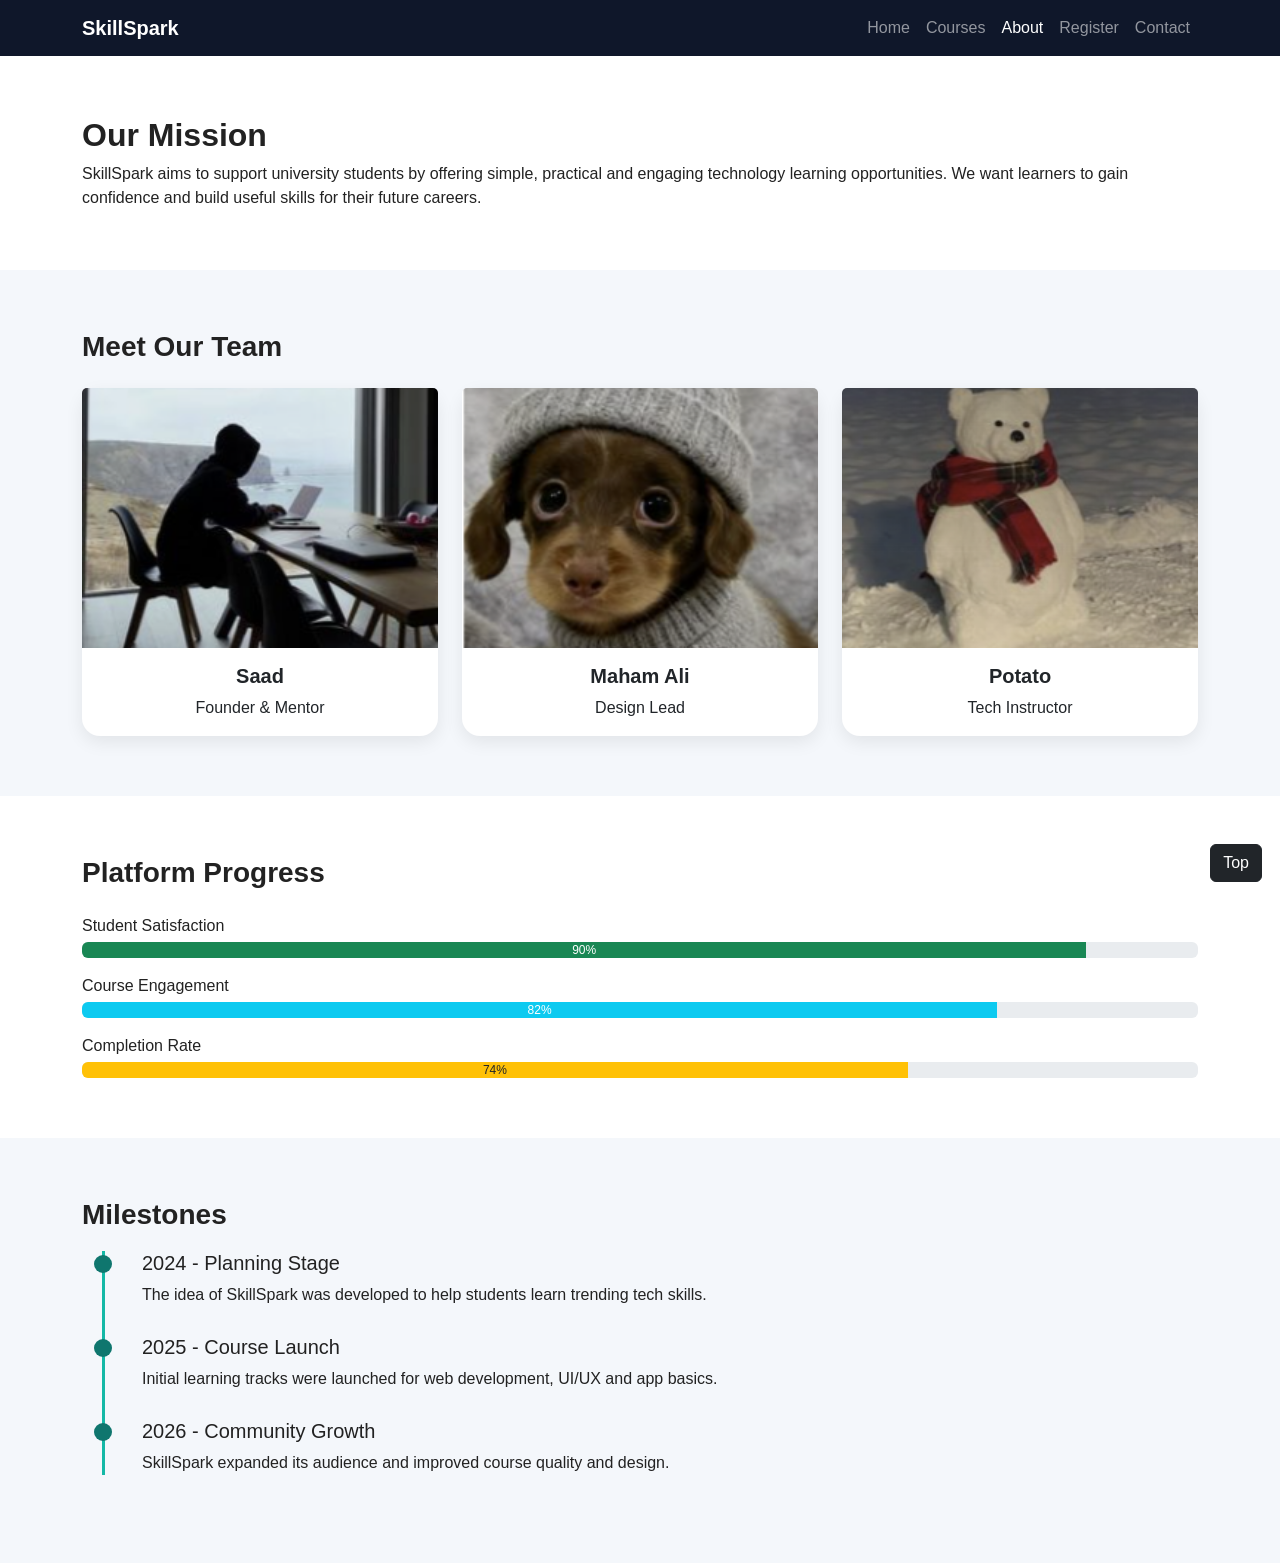
==== about.html @ 327be9ab "Initial commit" ====
<!DOCTYPE html>
<html lang="en">
<head>
  <meta charset="UTF-8">
  <meta name="viewport" content="width=device-width, initial-scale=1.0">
  <title>SkillSpark | About</title>
  <link rel="stylesheet" href="https://cdn.jsdelivr.net/npm/bootstrap@5.3.2/dist/css/bootstrap.min.css">
  <link rel="stylesheet" href="css/style.css">
</head>
<body>
<nav class="navbar navbar-expand-lg navbar-dark" style="background:#0f172a;">
  <div class="container">
    <a class="navbar-brand fw-bold" href="index.html">SkillSpark</a>
    <button class="navbar-toggler" type="button" data-bs-toggle="collapse" data-bs-target="#menuBar">
      <span class="navbar-toggler-icon"></span>
    </button>
    <div class="collapse navbar-collapse" id="menuBar">
      <ul class="navbar-nav ms-auto">
        <li class="nav-item"><a class="nav-link" href="index.html">Home</a></li>
        <li class="nav-item"><a class="nav-link" href="courses.html">Courses</a></li>
        <li class="nav-item"><a class="nav-link active" href="about.html">About</a></li>
        <li class="nav-item"><a class="nav-link" href="register.html">Register</a></li>
        <li class="nav-item"><a class="nav-link" href="contact.html">Contact</a></li>
      </ul>
    </div>
  </div>
</nav>
<section class="section-space bg-white">
  <div class="container">
    <h2 class="fw-bold">Our Mission</h2>
    <p class="mb-0">
      SkillSpark aims to support university students by offering simple, practical and engaging technology learning opportunities.
      We want learners to gain confidence and build useful skills for their future careers.
    </p>
  </div>
</section>
<section class="section-space">
  <div class="container">
    <h3 class="fw-bold mb-4">Meet Our Team</h3>
    <div class="row g-4">
      <div class="col-sm-12 col-md-6 col-lg-4">
        <div class="card custom-card h-100">
          <img src="assets/images/team1.png" class="card-img-top team-img" alt="Team Member">
          <div class="card-body text-center">
            <h5 class="fw-bold">Saad</h5>
            <p class="mb-0">Founder & Mentor</p>
          </div>
        </div>
      </div>
      <div class="col-sm-12 col-md-6 col-lg-4">
        <div class="card custom-card h-100">
          <img src="assets/images/team2.png" class="card-img-top team-img" alt="Team Member">
          <div class="card-body text-center">
            <h5 class="fw-bold">Maham Ali</h5>
            <p class="mb-0">Design Lead</p>
          </div>
        </div>
      </div>
      <div class="col-sm-12 col-md-6 col-lg-4">
        <div class="card custom-card h-100">
          <img src="assets/images/team3.png" class="card-img-top team-img" alt="Team Member">
          <div class="card-body text-center">
            <h5 class="fw-bold">Potato</h5>
            <p class="mb-0">Tech Instructor</p>
          </div>
        </div>
      </div>
    </div>
  </div>
</section>
<section class="section-space bg-white">
  <div class="container">
    <h3 class="fw-bold mb-4">Platform Progress</h3>
    <p class="mb-1">Student Satisfaction</p>
    <div class="progress mb-3">
      <div class="progress-bar bg-success" style="width: 90%;">90%</div>
    </div>
    <p class="mb-1">Course Engagement</p>
    <div class="progress mb-3">
      <div class="progress-bar bg-info" style="width: 82%;">82%</div>
    </div>
    <p class="mb-1">Completion Rate</p>
    <div class="progress">
      <div class="progress-bar bg-warning text-dark" style="width: 74%;">74%</div>
    </div>
  </div>
</section>
<section class="section-space">
  <div class="container">
    <h3 class="fw-bold">Milestones</h3>
    <div class="timeline-wrap">
      <div class="timeline-block">
        <h5>2024 - Planning Stage</h5>
        <p class="mb-0">The idea of SkillSpark was developed to help students learn trending tech skills.</p>
      </div>
      <div class="timeline-block">
        <h5>2025 - Course Launch</h5>
        <p class="mb-0">Initial learning tracks were launched for web development, UI/UX and app basics.</p>
      </div>

      <div class="timeline-block">
        <h5>2026 - Community Growth</h5>
        <p class="mb-0">SkillSpark expanded its audience and improved course quality and design.</p>
      </div>
    </div>
  </div>
</section>
<button onclick="window.scrollTo(0,0)" class="btn btn-dark back-top">Top</button>
<script src="https://cdn.jsdelivr.net/npm/bootstrap@5.3.2/dist/js/bootstrap.bundle.min.js"></script>
</body>
</html>
---- css/style.css ----
body{
  font-family: Verdana, Geneva, Tahoma, sans-serif;
  background-color: #f4f7fb;
  color: #222;
}
html{
  scroll-behavior: smooth;
}
:root{
  --main:#0f766e;
  --second:#14b8a6;
  --dark:#0f172a;
  --light:#ecfeff;
}
.top-banner{
  background: linear-gradient(120deg, var(--main), var(--second));
  color: white;
  padding: 100px 20px 80px;
}
.section-space{
  padding: 60px 0;
}
.custom-card{
  border: none;
  border-radius: 18px;
  transition: 0.35s ease;
  box-shadow: 0 6px 18px rgba(0,0,0,0.08);
}
.custom-card:hover{
  transform: translateY(-8px);
  box-shadow: 0 14px 25px rgba(0,0,0,0.14);
}
.icon-box{
  width: 60px;
  height: 60px;
  border-radius: 50%;
  background: var(--light);
  color: var(--main);
  display: flex;
  align-items: center;
  justify-content: center;
  font-size: 22px;
  margin: 0 auto 15px;
  font-weight: bold;
}
.rounded-box{
  background: white;
  border-radius: 18px;
  padding: 25px;
  box-shadow: 0 6px 18px rgba(0,0,0,0.06);
}
.stats-box{
  background: #ffffff;
  border-left: 5px solid var(--main);
  padding: 18px;
  border-radius: 12px;
  margin-bottom: 15px;
}
.timeline-wrap{
  position: relative;
  margin-top: 20px;
}
.timeline-wrap::before{
  content: "";
  position: absolute;
  left: 20px;
  top: 0;
  width: 3px;
  height: 100%;
  background: var(--second);
}
.timeline-block{
  position: relative;
  padding-left: 60px;
  margin-bottom: 28px;
}
.timeline-block::before{
  content: "";
  position: absolute;
  left: 12px;
  top: 4px;
  width: 18px;
  height: 18px;
  background: var(--main);
  border-radius: 50%;
}
.site-footer{
  background: var(--dark);
  color: #d1d5db;
  padding: 30px 0;
}
.site-footer a{
  color: #d1d5db;
  text-decoration: none;
  margin: 0 10px;
}
.site-footer a:hover{
  color: white;
}
.team-img{
  height: 260px;
  object-fit: cover;
}
.course-badge{
  font-size: 14px;
}
.form-area{
  background: white;
  border-radius: 18px;
  padding: 25px;
  box-shadow: 0 5px 16px rgba(0,0,0,0.08);
}
.back-top{
  position: fixed;
  right: 18px;
  bottom: 18px;
  z-index: 999;
}
.small-note{
  font-size: 14px;
  color: #6b7280;
}
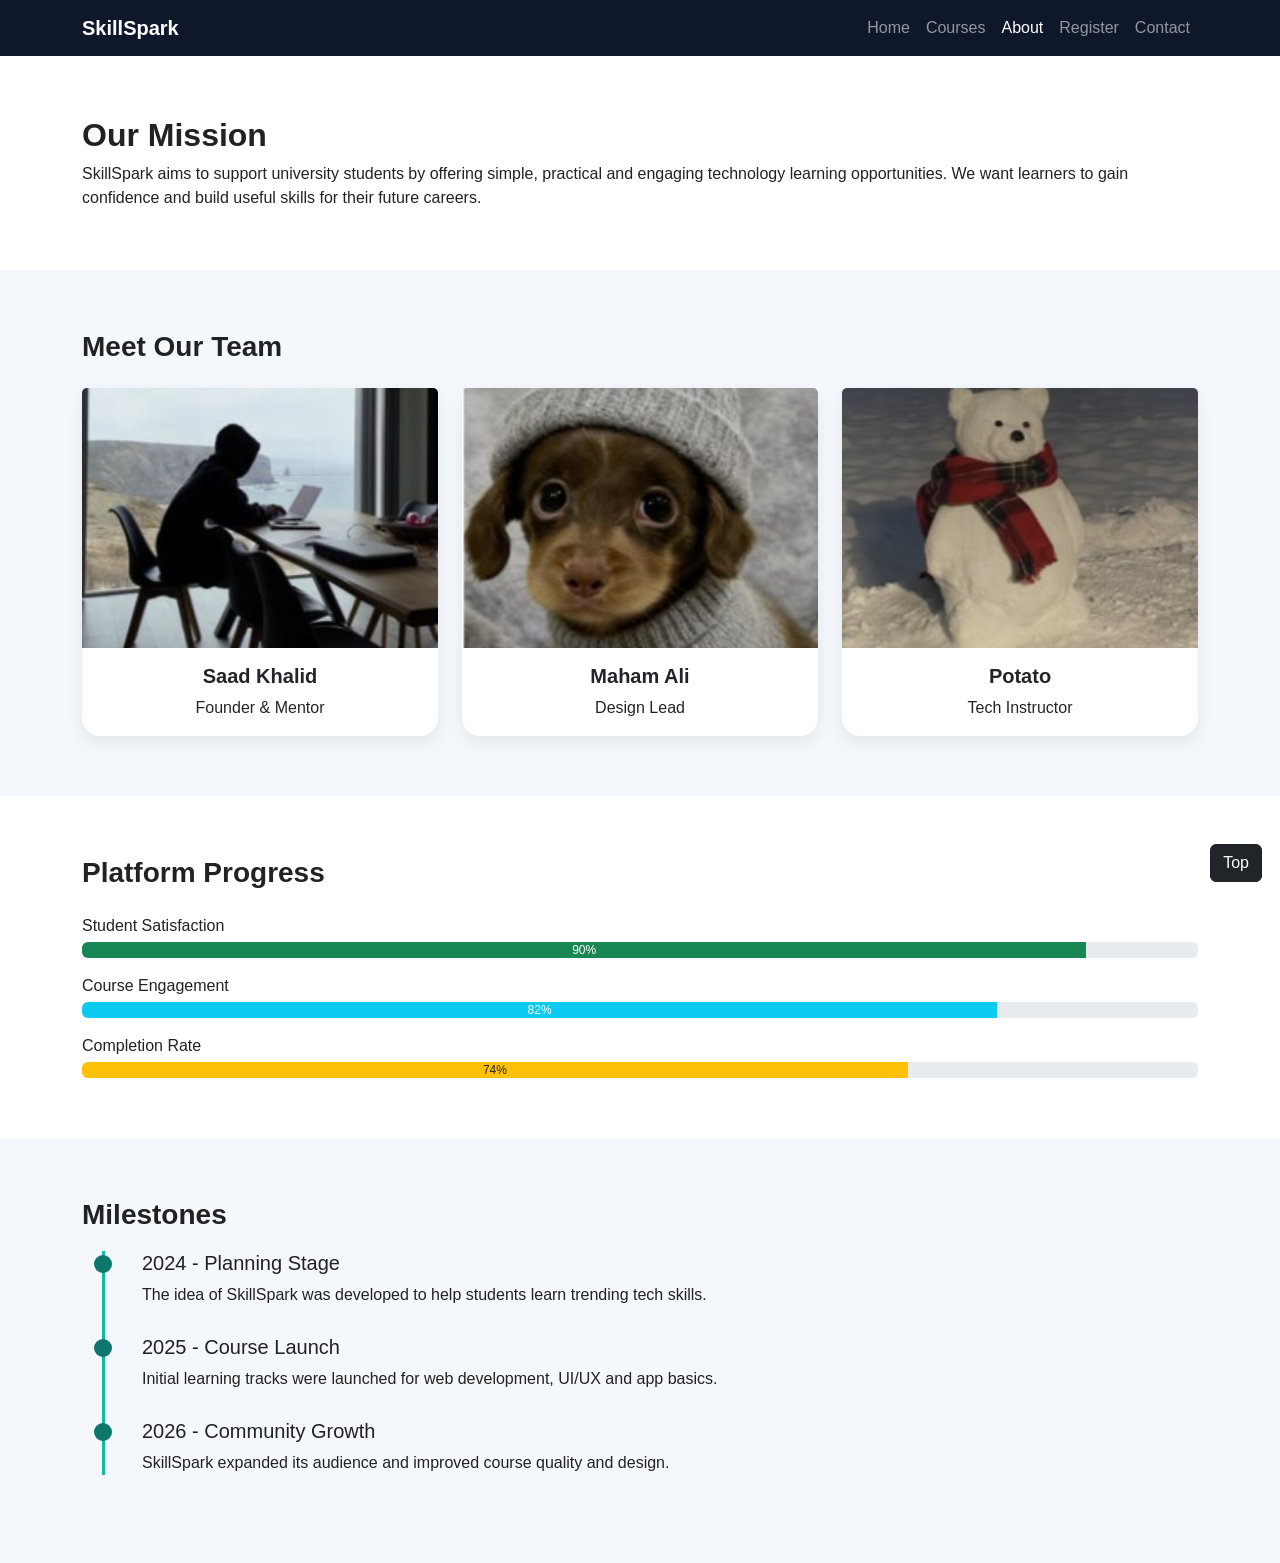
==== commit a9604df3: "changed my name" ====
--- a/about.html
+++ b/about.html
@@ -42,7 +42,7 @@
         <div class="card custom-card h-100">
           <img src="assets/images/team1.png" class="card-img-top team-img" alt="Team Member">
           <div class="card-body text-center">
-            <h5 class="fw-bold">Saad</h5>
+            <h5 class="fw-bold">Saad Khalid</h5>
             <p class="mb-0">Founder & Mentor</p>
           </div>
         </div>
